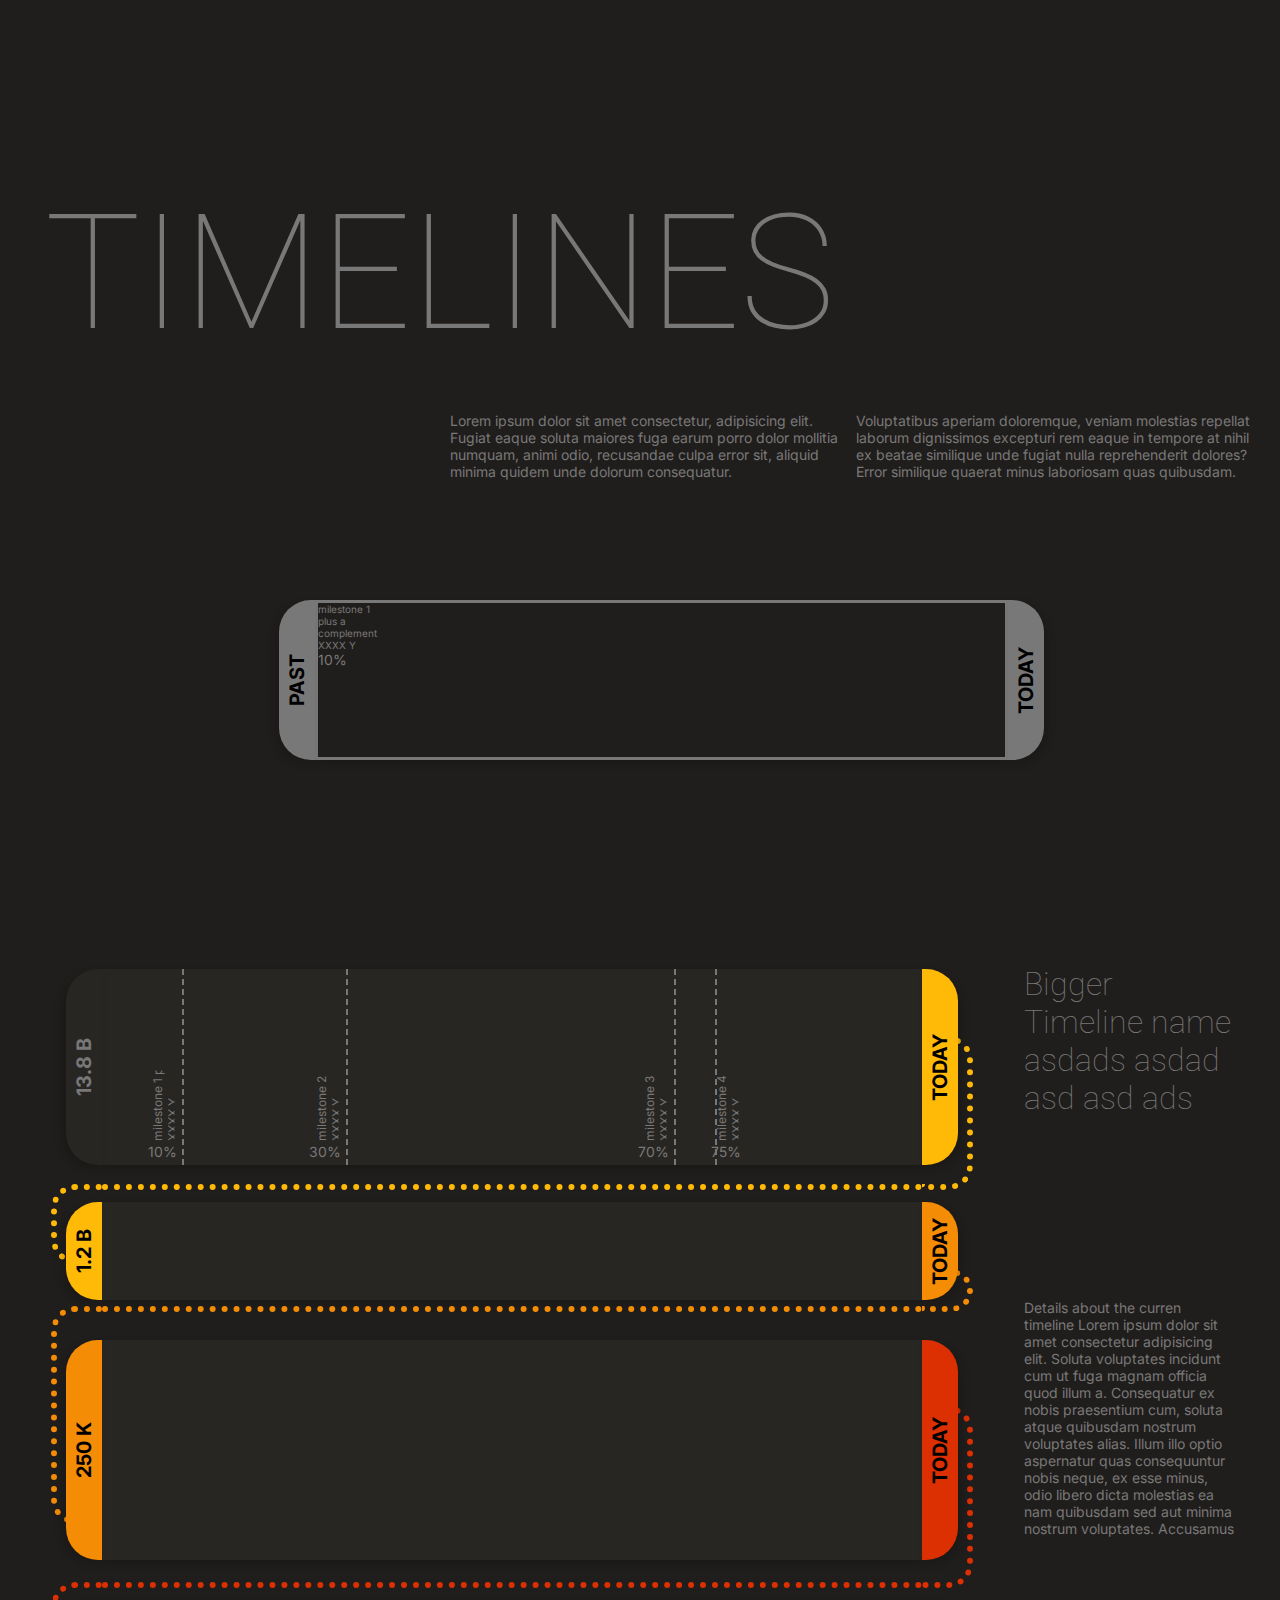
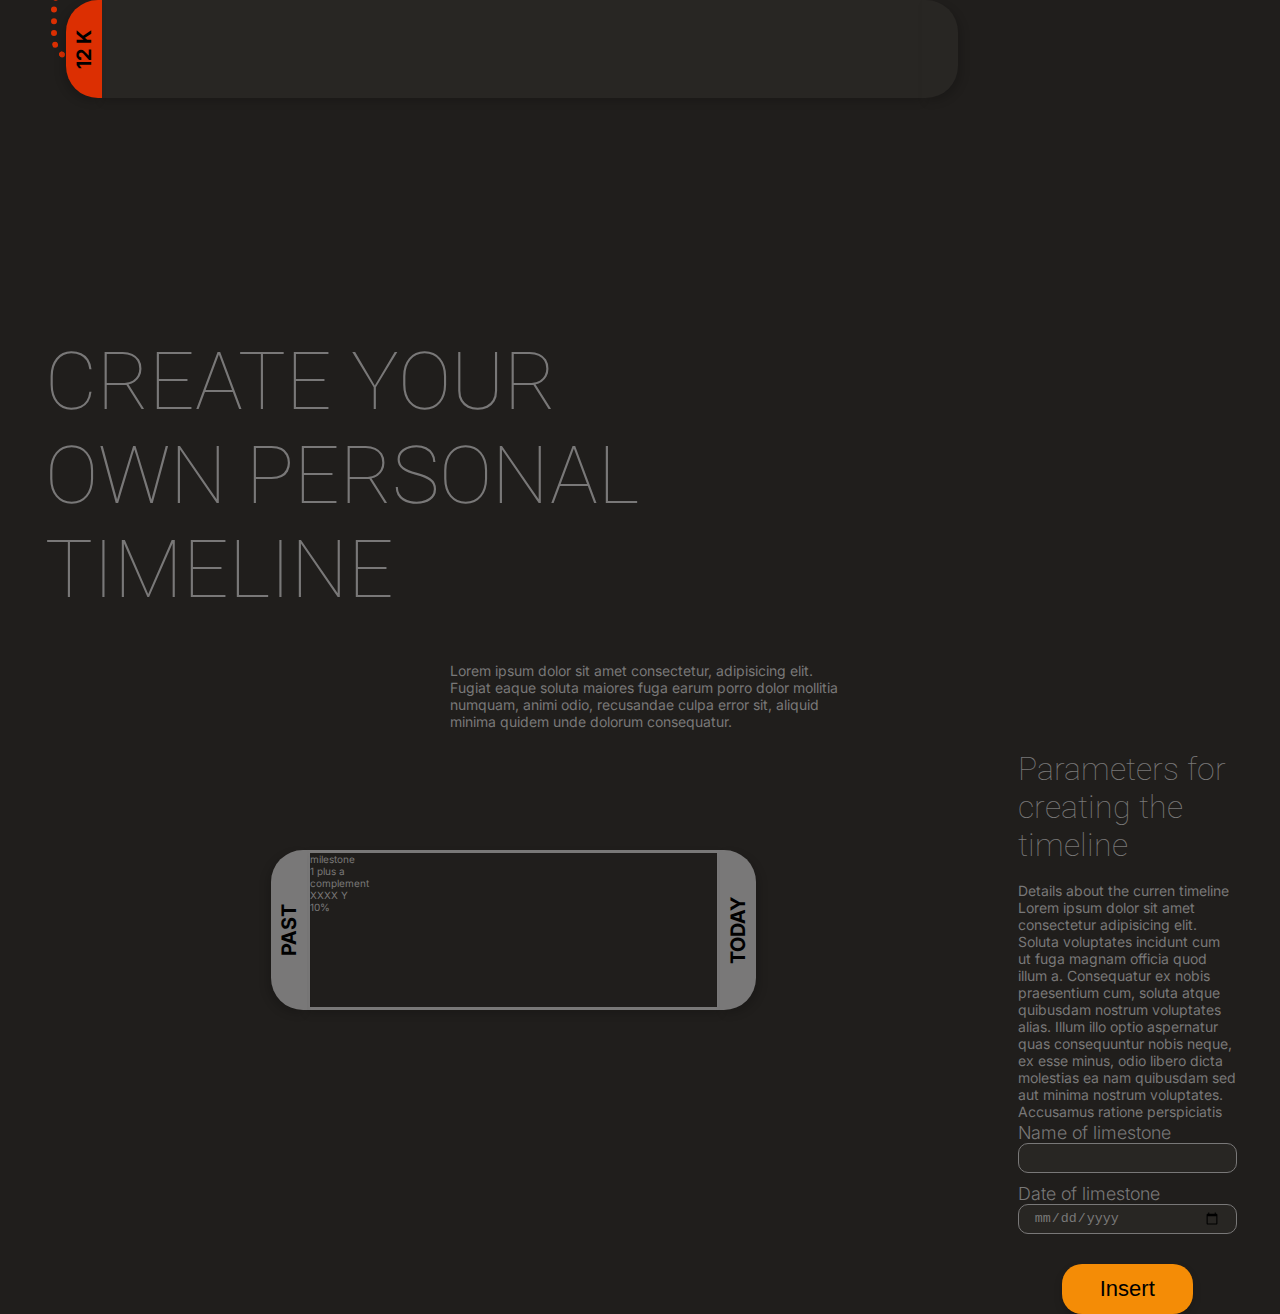
==== 03-D3/index.html @ d6459753 "Setting the directory for D3" ====
<!DOCTYPE html>
<html lang="en">
<head>
    <meta charset="UTF-8">
    <meta http-equiv="X-UA-Compatible" content="IE=edge">
    <meta name="viewport" content="width=device-width, initial-line=1.0">
    <title>Timelines</title>
    <link rel="stylesheet" href="./styles/styles.css">
</head>
<body>
    <header>
    </header>
    <section class="cover">
        <h1>TIMELINES</h1>
        <div class="cover__paragraphs">
            <p></p>
            <p>Lorem ipsum dolor sit amet consectetur, adipisicing elit. Fugiat eaque soluta maiores fuga earum porro dolor mollitia numquam, animi odio, recusandae culpa error sit, aliquid minima quidem unde dolorum consequatur.</p>
            <p>Voluptatibus aperiam doloremque, veniam molestias repellat laborum dignissimos excepturi rem eaque in tempore at nihil ex beatae similique unde fugiat nulla reprehenderit dolores? Error similique quaerat minus laboriosam quas quibusdam.</p>
        </div>

        <article class="cover__timeline-container">
            <figure class="cover__corner-left">
                <p>PAST</p>
            </figure>
            <!-- Missing texts that appear when hovering over PAST and TODAY... Maybe with animations -->
            <ul class="cover__timeline">
                <li class="cover__timeline_milestone">
                    <div class="cover__timeline_milestone-text-year">
                        <p class="timeline__milestone-text">milestone 1 plus a complement</p>
                        <p class="timeline__milestone-year">XXXX Y</p>
                    </div>
                    <p class="timeline__milestone-percent">10%</p>
                </li>
            </ul>
            <figure class="cover__corner-right">
                <p>TODAY</p>
            </figure>
        </article>
    </section>
    
    <main class="main-grid">
        <!-- Missing the setting of functions when clicking or hovering... expanding or tightening the grid + hidding aside when not clicking -->
        <section class="timelineS-grid">
            <article class="timeline-container">
                <figure class="timeline__corner-left grayColor">
                    <p>13.8 B</p>
                </figure>
                <ul class="timeline__info">
                    <li class="timeline__milestone">
                        <div class="timeline__milestone-text-year">
                            <p class="timeline__milestone-text">milestone 1 plus a complement</p>
                            <p class="timeline__milestone-year">XXXX Y</p>
                        </div>
                        <p class="timeline__milestone-percent">10%</p>
                    </li>
                    <li class="timeline__milestone">
                        <div class="timeline__milestone-text-year">
                            <p class="timeline__milestone-text">milestone 2</p>
                            <p class="timeline__milestone-year">XXXX Y</p>
                        </div>
                        <p class="timeline__milestone-percent">30%</p>
                    </li>
                    <li class="timeline__milestone">
                        <div class="timeline__milestone-text-year">
                            <p class="timeline__milestone-text">milestone 3</p>
                            <p class="timeline__milestone-year">XXXX Y</p>
                        </div>
                        <p class="timeline__milestone-percent">70%</p>
                    </li>
                    <li class="timeline__milestone">
                        <div class="timeline__milestone-text-year">
                            <p class="timeline__milestone-text">milestone 4</p>
                            <p class="timeline__milestone-year">XXXX Y</p>
                        </div>
                        <p class="timeline__milestone-percent">75%</p>
                    </li>
                    <li class="timeline__milestone final-milestone">
                        <div class="timeline__milestone-text-year">
                            <p class="timeline__milestone-text">milestone 5</p>
                            <p class="timeline__milestone-year">XXXX Y</p>
                        </div>
                        <p class="timeline__milestone-percent">100%</p>
                    </li>
                </ul>
                <figure class="timeline__corner-right yellowColor">
                    <p>TODAY</p>
                </figure>
                <span class="connection-right"></span>
                <span class="connection-bottom"></span>
            </article>
            <article class="timeline-container">
                <span class="connection-left"></span>
                <figure class="timeline__corner-left yellowColor">
                    <p>1.2 B</p>
                </figure>
                <ul class="timeline__info">
                    
                </ul>
                <figure class="timeline__corner-right orangeColor">
                    <p>TODAY</p>
                </figure>
                <span class="connection-right connection-right-border-orange"></span>
                <span class="connection-bottom border-bottom-orange"></span>
            </article>
            <article class="timeline-container">
                <span class="connection-left connection-left-border-orange"></span>
                <figure class="timeline__corner-left orangeColor">
                    <p>250 K</p>
                </figure>
                <ul class="timeline__info">
                    
                </ul>
                <figure class="timeline__corner-right redColor">
                    <p>TODAY</p>
                </figure>
                <span class="connection-right connection-right-border-red"></span>
                <span class="connection-bottom connection-bottom-border-red"></span>
            </article>
            <article class="timeline-container">
                <span class="connection-left connection-left-border-red"></span>
                <figure class="timeline__corner-left redColor">
                    <p>12 K</p>
                </figure>
                <ul class="timeline__info">
                    
                </ul>
                <figure class="timeline__corner-right grayColor"></figure>
            </article>
        </section>

        <aside class="aside-grid">
            <article class="detail">
                <h2 class="detail__name">Bigger Timeline name asdads asdad asd asd ads </h2>
                <span class="detail__img">
                </span>
                <p class="detail__paragraph">Details about the curren timeline Lorem ipsum dolor sit amet consectetur adipisicing elit. Soluta voluptates incidunt cum ut fuga magnam officia quod illum a. Consequatur ex nobis praesentium cum, soluta atque quibusdam nostrum voluptates alias.
                Illum illo optio aspernatur quas consequuntur nobis neque, ex esse minus, odio libero dicta molestias ea nam quibusdam sed aut minima nostrum voluptates. Accusamus ratione perspiciatis repellat sed nisi nulla.</p>

            </article>

        </aside>
    </main>

    <section class="personal">
    <!-- <section class="personal inactive"> -->
        <h2>CREATE YOUR OWN PERSONAL TIMELINE</h2>
        <div class="personal-descrip">
            <p></p>
            <p>Lorem ipsum dolor sit amet consectetur, adipisicing elit. Fugiat eaque soluta maiores fuga earum porro dolor mollitia numquam, animi odio, recusandae culpa error sit, aliquid minima quidem unde dolorum consequatur.</p>
            <p></p>
            <!-- <p></p> -->
        </div>
        <div class="personal-grid">
            <article class="personal-container">
                <figure class="personal__corner-left">
                    <p>PAST</p>
                </figure>
                <!-- Missing animations that induce the user to act, creating their own milestones -->
                <ul class="personal__timeline">
                    <li class="personal__milestone">
                        <div class="personal__milestone-text-year">
                            <p class="personal__milestone-text">milestone 1 plus a complement</p>
                            <p class="personal__milestone-year">XXXX Y</p>
                        </div>
                        <p class="personal__milestone-percent">10%</p>
                    </li>
                </ul>
                <figure class="personal__corner-right">
                    <p>TODAY</p>
                </figure>
            </article>
            <aside class="personal-param">
                <p class="personal-param__name">Parameters for creating the timeline </p>
                
                <p class="personal-param__paragraph">Details about the curren timeline Lorem ipsum dolor sit amet consectetur adipisicing elit. Soluta voluptates incidunt cum ut fuga magnam officia quod illum a. Consequatur ex nobis praesentium cum, soluta atque quibusdam nostrum voluptates alias.
                Illum illo optio aspernatur quas consequuntur nobis neque, ex esse minus, odio libero dicta molestias ea nam quibusdam sed aut minima nostrum voluptates. Accusamus ratione perspiciatis repellat sed nisi nulla.</p>
                <form class="personal-param__form">
                    <p class="personal-param__form-name">Name of limestone</p>
                    <input type="text">
                    <p class="personal-param__form-date">Date of limestone</p>
                    <input type="date">
                    <button>Insert</button>
                </form>
            </aside>
        </div>
    </section>
    
    <section class="future-think inactive">
        <!-- Missing: reflection for what is the user going to do in the present/future in order to contribute to humanity or need for action because of the multiple disruptions / crisis-->
    </section>

    <footer>
        <!-- <div>
            <p>Credits</p>
            <p>link´s to github and maybe twitter</p>
        </div> -->
    </footer>
    <script src="./js/main.js"></script>
</body>
</html>
---- 03-D3/styles/styles.css ----
@import url('https://fonts.googleapis.com/css2?family=Inter:wght@400;700&family=Roboto:wght@100;400&display=swap');
/* font-family: 'Inter', sans-serif;
font-family: 'Roboto', sans-serif; */

/* Good practices for ordering styles:
1. Position
2. Box model
3. Typography
4. Visuals
5. Others */

/* Use BEM as an architecture metod for naming
https://intelygenz.medium.com/how-to-organize-your-css-with-oocss-bem-smacss-a2317fa083a7 */

/* https://en.bem.info/methodology/naming-convention/ */

/* Use REM in order to avoid troubles with screens of differents sizes */

:root {
    --yellow: #FFBA08;
    --orange: #F48C06;
    --red: #DC2F02;
    --gray1: #797878;
    /* --gray2: #333333; */
    --gray2: #282623;
    /* --black: #121212; */
    --black: #201E1C
}

* {
    padding: 0;
    margin: 0;
    box-sizing: border-box;
}

html {
    font-size: 62.5%;
    font-family: 'Inter', sans-serif;
    background-color: var(--black);
    color: var(--gray1);
}

.inactive {
    display: none;
}



/* SCREEN: Cover */
.cover {
    width: 95%;
    height: 80vh;
    margin: 20vh 5vh 0 5vh;
}

.cover h1 {
    font-family: 'Roboto', sans-serif;
    font-size: 16rem;
    font-weight: 100;
    margin-bottom: 5vh;
}

.cover__paragraphs {
    display: flex;
    width: 100%;
    font-size: 1.4rem;
}

.cover__paragraphs p {
    width: 50rem;
    margin-right: 1rem;
}

.cover__timeline-container {
    display: grid;
    margin-top: 6rem;
    grid-template-columns: 27rem 57% 54.6rem;
    grid-template-rows: 6rem 16rem 6rem;
}

.cover__corner-left {
    display: grid;
    align-content: space-around;
    justify-content: center;
    position: relative;
    right: 3.6rem;
    grid-column-start: 2;
    grid-row: 2 / 3;
    width: 36px;
    height: 100%;
    border-radius: 32px 0 0 32px;
    box-shadow: -4px 4px 8px rgba(0, 0, 0, 0.16);
    background: var(--gray1);
}

.cover__corner-left p {
    rotate: -90deg;
    width: 9rem;
    text-align: center;
    font-size: 2rem;
    font-weight: 700;
    color: black;
    z-index: 2;
}

.cover__timeline {
    border: 3px solid var(--gray1);
    display: grid;
    grid-column: 2 / 3;
    grid-row: 2 / 3;
    grid-template-columns: 10% 20% 40% 5% 25%;
    width: 100%;
    /* background: var(--gray2); */
    box-shadow: 0 4px 8px rgba(0, 0, 0, 0.16);
}

.cover__corner-right {
    display: grid;
    align-content: space-around;
    justify-content: center;
    grid-column: 3;
    grid-row: 2 / 3;
    width: 36px;
    height: 100%;
    border-radius: 0 32px 32px 0;
    box-shadow: 4px 4px 8px rgba(0, 0, 0, 0.16);
    z-index: 2;
    background: var(--gray1);
}

.cover__corner-right p {
    rotate: -90deg;
    width: 9rem;
    text-align: center;
    font-size: 2rem;
    font-weight: 700;
    color: black;
}




/* SCREEN: Timelines */
.main-grid {
    display: grid;
    /* display: none; */
    grid-template-areas: 
        "timelines"
        "aside";
    grid-template-columns: 80% 20%;
    width: 100%;
}

.timelineS-grid {
    display: grid;
    grid-template-columns: 1fr;
    grid-template-rows: 32% 16% 36% 16%;
    height: 85vh;
    margin: 5vh 0;
}

.timeline-container {
    display: grid;
    grid-template-columns: 10% 80% 10%;
    grid-template-rows: 10% 80% 10%;
}

.timeline__corner-left {
    display: grid;
    align-content: space-around;
    justify-content: center;
    position: relative;
    right: 3.6rem;
    grid-column-start: 2;
    grid-row: 2 / 3;
    width: 36px;
    height: 100%;
    border-radius: 32px 0 0 32px;
    box-shadow: -4px 4px 8px rgba(0, 0, 0, 0.16);
}

.timeline__corner-left p {
    rotate: -90deg;
    width: 9rem;
    text-align: center;
    font-size: 2rem;
    font-weight: 700;
    color: black;
    z-index: 2;
}

.timeline__corner-right {
    display: grid;
    align-content: space-around;
    justify-content: center;
    grid-column: 3;
    grid-row: 2 / 3;
    width: 36px;
    height: 100%;
    border-radius: 0 32px 32px 0;
    box-shadow: 4px 4px 8px rgba(0, 0, 0, 0.16);
    z-index: 2;
}

.timeline__corner-right p {
    rotate: -90deg;
    width: 9rem;
    text-align: center;
    font-size: 2rem;
    font-weight: 700;
    color: black;
}

.grayColor {
    background: var(--gray2);
}

.grayColor p {
    color: var(--gray1);
}

.yellowColor {
    background: var(--yellow);
}

.orangeColor {
    background: var(--orange);
}

.redColor {
    background: var(--red);
}

.timeline__info {
    display: grid;
    grid-column: 2 / 3;
    grid-row: 2 / 3;
    grid-template-columns: 10% 20% 40% 5% 25%;
    width: 100%;
    background: var(--gray2);
    box-shadow: 0 4px 8px rgba(0, 0, 0, 0.16);
}

.timeline__milestone {
    display: grid;
    grid-row: 1 / 2;
    grid-template-rows: 85% 15%;
    align-items: flex-end;
    justify-items: flex-end;
    border-right: 2.5px dashed var(--gray1);
}

.timeline__milestone-text-year {
    position: relative;
    rotate: -90deg;
    bottom: 1.8rem;
    right: -1.5rem;
    width: 7rem;
    height: 2.5rem;
    font-size: 1.2rem;
    text-align: left;
    overflow: hidden;
    text-overflow: ellipsis;
    white-space: nowrap;
}

.timeline__milestone-percent {
    margin: 0 0.5rem 0.5rem 0;
    font-size: 1.4rem;
}

.final-milestone {
    display: none;
}

.connection-right {
    grid-column: 3;
    grid-row: 2 / 4;
    margin-top: 65%;
    z-index: 0;
    width: 50%;
    border-top: 6px dotted var(--yellow);
    border-right: 6px dotted var(--yellow);
    border-bottom: 6px dotted var(--yellow);
    border-radius: 0 2.4rem 2.4rem 0;
}

.connection-bottom {
    grid-column: 2 / 3;
    grid-row: 3 / 4;
    width: 100%;
    border-bottom: 6px dotted var(--yellow);
}

/* Haven´t solve the connection between the bottom line and the left connector as I´ll expect*/

/* option1 */
.connection-left {
    margin-left: 50%;
    grid-column: 1 / 2;
    grid-row: 1 / 3;
    margin-bottom: 35%;
    width: 50%;
    margin-top: -6px;
    border-top: 6px dotted var(--yellow) ;
    border-left: 6px dotted var(--yellow);
    border-bottom: 6px dotted var(--yellow);
    border-radius: 2.4rem 0 0 2.4rem;
}

/* option2 */
/* .connection-left {
    margin-left: 50%;
    grid-column: 1 / 2;
    grid-row: 1 / 3;
    margin-bottom: 45%;
    width: 50%;
    border-radius: 1.6rem 0 0 1.6rem;
    outline: 6px dotted var(--yellow);
} */

.connection-right-border-orange {
    border-right:6px dotted var(--orange);
    border-top:6px dotted var(--orange);
    border-bottom:6px dotted var(--orange);
}

.border-bottom-orange {
    border-bottom:6px dotted var(--orange);
}

.connection-left-border-orange {
    border-left:6px dotted var(--orange);
    border-top:6px dotted var(--orange);
    border-bottom:6px dotted var(--orange);
}

.connection-right-border-red {
    border-right:6px dotted var(--red);
    border-top:6px dotted var(--red);
    border-bottom:6px dotted var(--red);
}

.connection-bottom-border-red {
    border-bottom:6px dotted var(--red);
}

.connection-left-border-red {
    border-left:6px dotted var(--red);
    border-top:6px dotted var(--red);
    border-bottom:6px dotted var(--red);
}


.aside-grid {
    display: flex;
    /* grid-template-columns: 1fr;
    grid-template-rows: 32% 16% 36% 16%; */
    height: 85vh;
    margin: 5vh 0;
}

.detail {
    padding: 0 10% 0 0;
    margin: 2rem 2rem 0 0;
    /* margin-right: 2rem; */
}

.detail__name {
    font-family: 'Roboto', sans-serif;
    font-weight: 100;
    font-size: 3.2rem;
    margin-bottom: 8rem;
    height: 4rem;
}

.detail__img{
    display: inline-block;
    width: 100%;
    height: 20rem;
    background-size: cover;    
    background-position: center;
    background-repeat: no-repeat;
    border-radius: 1rem 1rem 1rem 1rem;
    background-image: url("https://picsum.photos/20");
}

.detail__paragraph {
    margin-top: 1.2rem;
    width: 100%;
    overflow: hidden;
    /* text-overflow: ellipsis; */
    /* max-height: 12rem; */
    height: 24rem;
    font-size: 1.4rem;
}




/* SCREEN: Personal timeline */

/* Needs to rearrenge containers... bigger height space for parameters */
.personal {
    width: 95%;
    height: 100vh;
    margin: 20vh 5vh 0 5vh;
}

.personal h2 {
    font-family: 'Roboto', sans-serif;
    font-size: 8rem;
    font-weight: 100;
    margin-bottom: 5vh;
    width: 50%;
}

.personal-descrip {
    display: flex;
    width: 100%;
    font-size: 1.4rem;
}

.personal-descrip p {
    width: 50rem;
    margin-right: 1rem;
}

.personal-grid {
    display: grid;
    grid-template-columns: 80% 20%;
    width: 100%;
}

.personal-container {
    display: grid;
    margin-top: 6rem;
    grid-column: 1 / 2;
    grid-row: 1 / 2;
    grid-template-rows: 6rem 16rem 6rem;
    width: 100%;
}

.personal__corner-left {
    display: grid;
    align-content: space-around;
    justify-content: center;
    position: relative;
    right: 3.6rem;
    grid-column-start: 2;
    grid-row: 2 / 3;
    width: 36px;
    height: 100%;
    border-radius: 32px 0 0 32px;
    box-shadow: -4px 4px 8px rgba(0, 0, 0, 0.16);
    background: var(--gray1);
}

.personal__corner-left p {
    rotate: -90deg;
    width: 9rem;
    text-align: center;
    font-size: 2rem;
    font-weight: 700;
    color: black;
    z-index: 2;
}

.personal__timeline {
    border: 3px solid var(--gray1);
    display: grid;
    grid-column: 2 / 3;
    grid-row: 2 / 3;
    grid-template-columns: 10% 20% 40% 5% 25%;
    width: 100%;
    /* background: var(--gray2); */
    box-shadow: 0 4px 8px rgba(0, 0, 0, 0.16);
}

.personal__corner-right {
    display: grid;
    align-content: space-around;
    justify-content: center;
    grid-column: 3;
    grid-row: 2 / 3;
    width: 36px;
    height: 100%;
    border-radius: 0 32px 32px 0;
    box-shadow: 4px 4px 8px rgba(0, 0, 0, 0.16);
    z-index: 2;
    background: var(--gray1);
}

.personal__corner-right p {
    rotate: -90deg;
    width: 9rem;
    text-align: center;
    font-size: 2rem;
    font-weight: 700;
    color: black;
}

.personal-param {
    display: grid;
    grid-column: 2 / 3;
    grid-row: 1 / 2;
    width: 100%;
    padding: 0 10% 0 0;
    margin: 2rem 2rem 0 0;
}

.personal-param__name {
    font-family: 'Roboto', sans-serif;
    font-weight: 100;
    font-size: 3.2rem;
    margin-bottom: 8rem;
    height: 4rem;
}

.personal-param__paragraph {
    margin-top: 1.2rem;
    width: 100%;
    overflow: hidden;
    /* text-overflow: ellipsis; */
    /* max-height: 12rem; */
    height: 24rem;
    font-size: 1.4rem;
}

.personal-param__form {
    display: flex;
    flex-direction: column;
}

.personal-param__form input {
    background: var(--gray2);
    border: 1px solid var(--gray1);
    height: 3rem;
    margin-bottom: 1rem;
    border-radius: 1rem;
    color: var(--gray1);
    padding: 0.5rem 1.5rem;
}

.personal-param__form-name {
    font-weight: 300;
    font-size: 1.8rem;
}

.personal-param__form-date {
    font-weight: 300;
    font-size: 1.8rem;
}

.personal-param__form button {
    margin-top: 2rem;
    font-weight: 300;
    font-size: 2.2rem;
    width: 60%;
    height: 5rem;
    border-radius: 2rem;
    background: var(--orange);
    border: none;
    box-shadow: 0 4px 8px rgba(0, 0, 0, 0.16);
    align-self: center;
}




/* SCREEN: Future thinking */
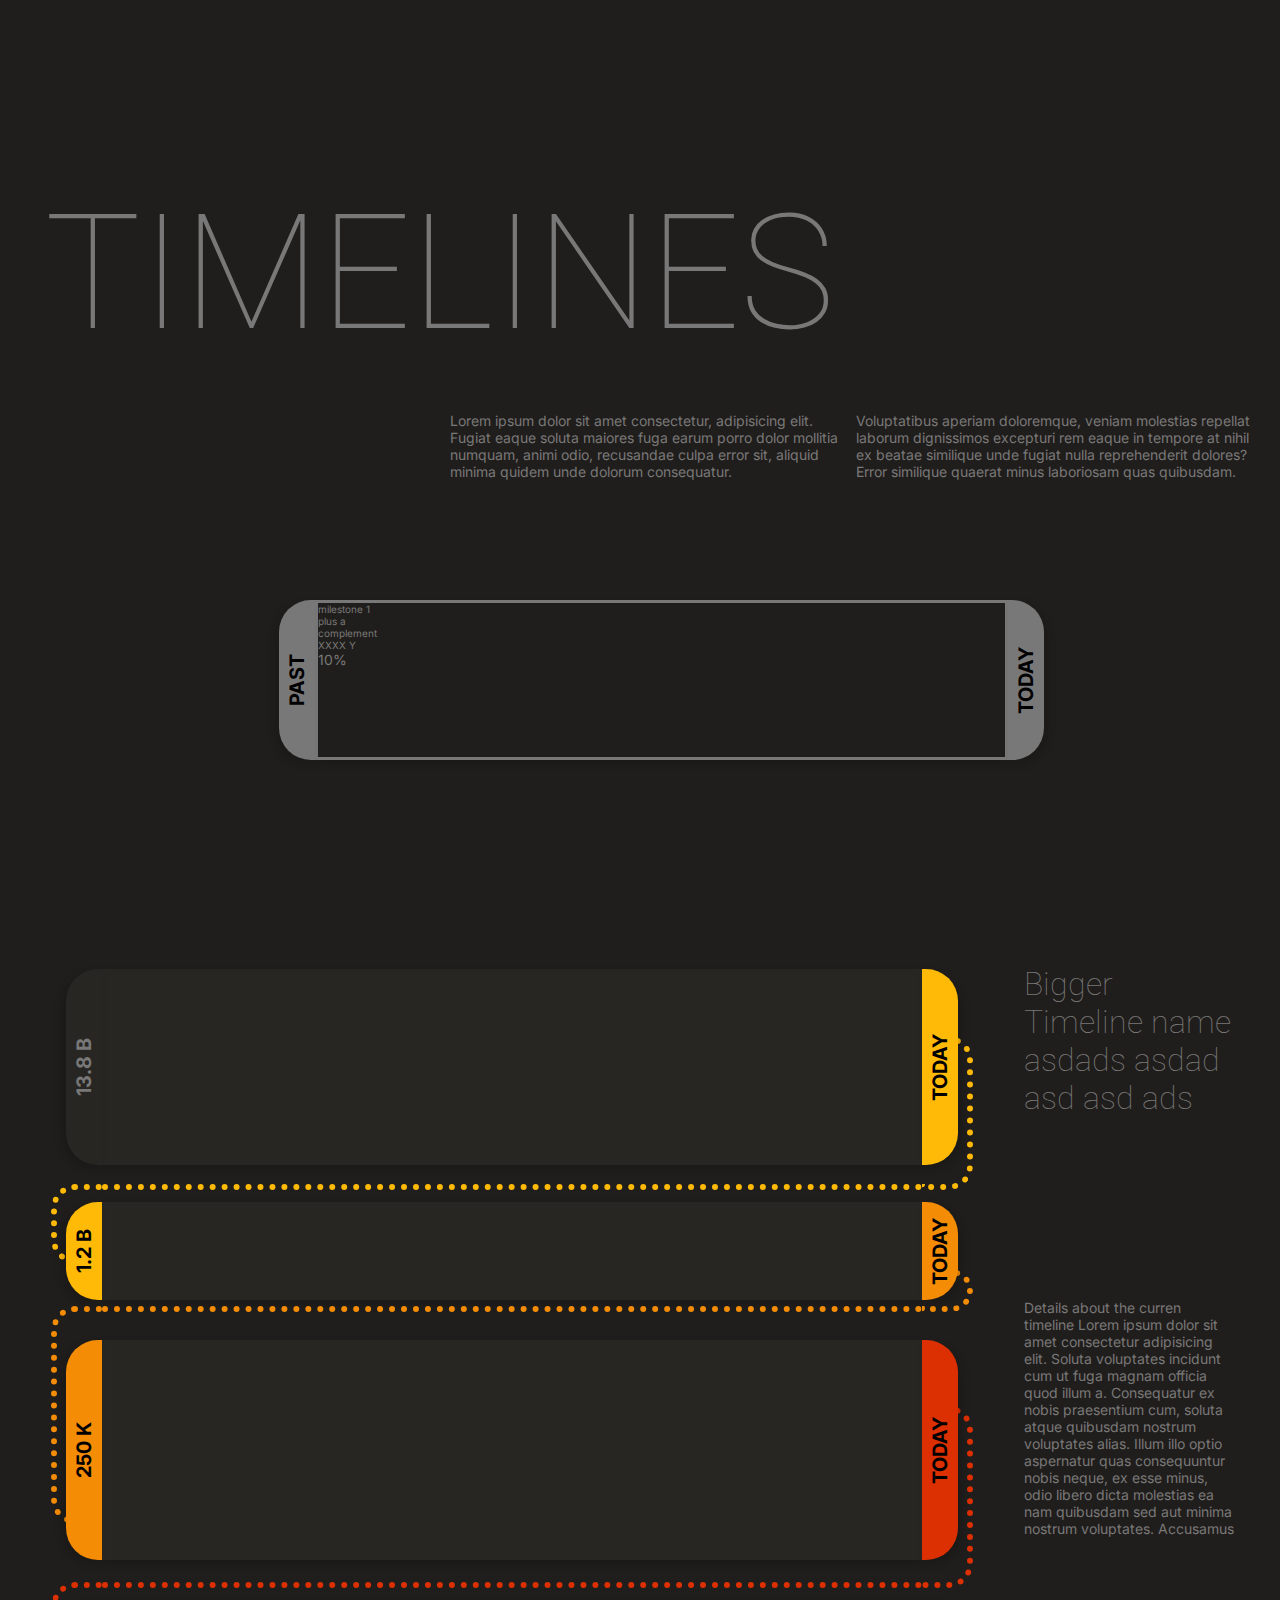
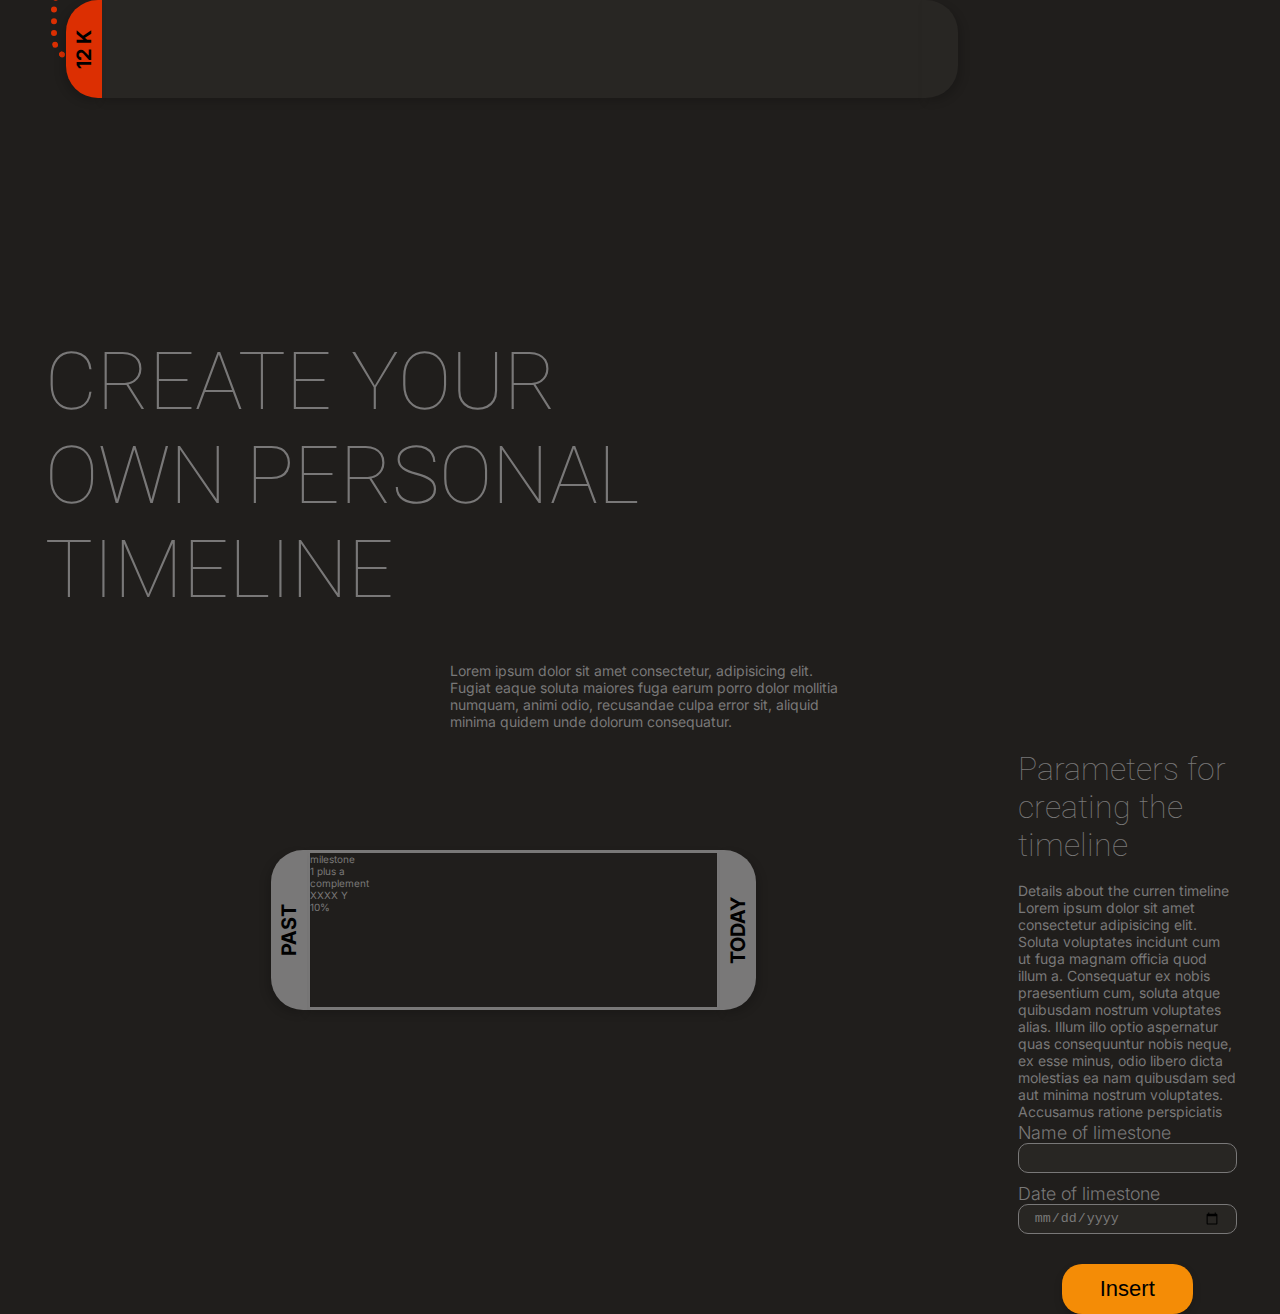
==== commit 3ec39f91: "Reading data for the first timeline and converting the numeric values to Number format in JS" ====
--- a/03-D3/index.html
+++ b/03-D3/index.html
@@ -4,7 +4,7 @@
     <meta charset="UTF-8">
     <meta http-equiv="X-UA-Compatible" content="IE=edge">
     <meta name="viewport" content="width=device-width, initial-line=1.0">
-    <title>Timelines</title>
+    <title>Timelines D3</title>
     <link rel="stylesheet" href="./styles/styles.css">
 </head>
 <body>
@@ -39,13 +39,14 @@
     </section>
     
     <main class="main-grid">
-        <!-- Missing the setting of functions when clicking or hovering... expanding or tightening the grid + hidding aside when not clicking -->
         <section class="timelineS-grid">
             <article class="timeline-container">
                 <figure class="timeline__corner-left grayColor">
                     <p>13.8 B</p>
                 </figure>
-                <ul class="timeline__info">
+                <div class="timeline__info" id="d3-tl1">
+                </div>
+                <!-- <ul class="timeline__info">
                     <li class="timeline__milestone">
                         <div class="timeline__milestone-text-year">
                             <p class="timeline__milestone-text">milestone 1 plus a complement</p>
@@ -81,7 +82,7 @@
                         </div>
                         <p class="timeline__milestone-percent">100%</p>
                     </li>
-                </ul>
+                </ul> -->
                 <figure class="timeline__corner-right yellowColor">
                     <p>TODAY</p>
                 </figure>
@@ -195,6 +196,7 @@
             <p>link´s to github and maybe twitter</p>
         </div> -->
     </footer>
+    <script src="https://d3js.org/d3.v5.min.js"></script>
     <script src="./js/main.js"></script>
 </body>
 </html>--- a/03-D3/styles/styles.css
+++ b/03-D3/styles/styles.css
@@ -231,11 +231,23 @@
     background: var(--red);
 }
 
+/* "timeline__info" original without D3 */
+/* .timeline__info {
+    display: grid;
+    grid-column: 2 / 3;
+    grid-row: 2 / 3;
+    grid-template-columns: 10% 20% 40% 5% 25%;
+    width: 100%;
+    background: var(--gray2);
+    box-shadow: 0 4px 8px rgba(0, 0, 0, 0.16);
+} */
+
+/* "timeline__info" modified for D3 */
 .timeline__info {
     display: grid;
     grid-column: 2 / 3;
     grid-row: 2 / 3;
-    grid-template-columns: 10% 20% 40% 5% 25%;
+    /* grid-template-columns: 10% 20% 40% 20%; */
     width: 100%;
     background: var(--gray2);
     box-shadow: 0 4px 8px rgba(0, 0, 0, 0.16);
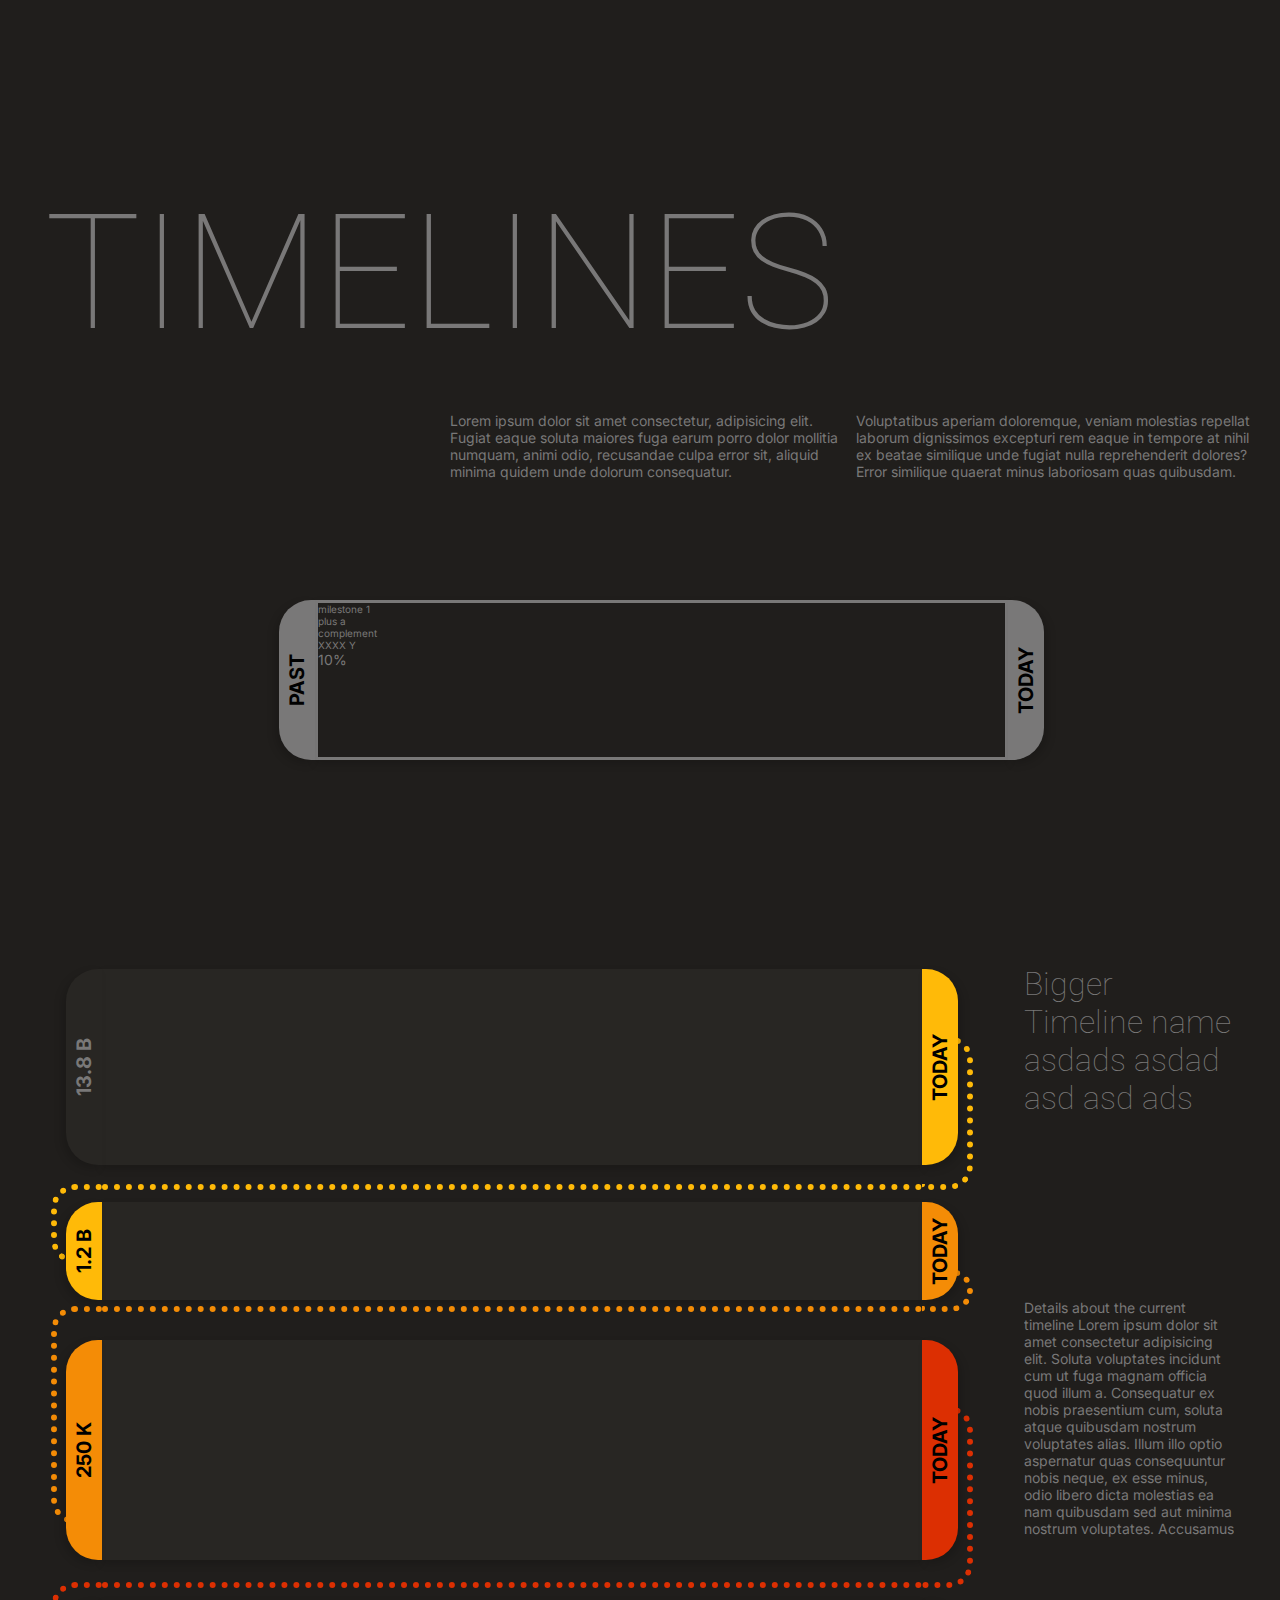
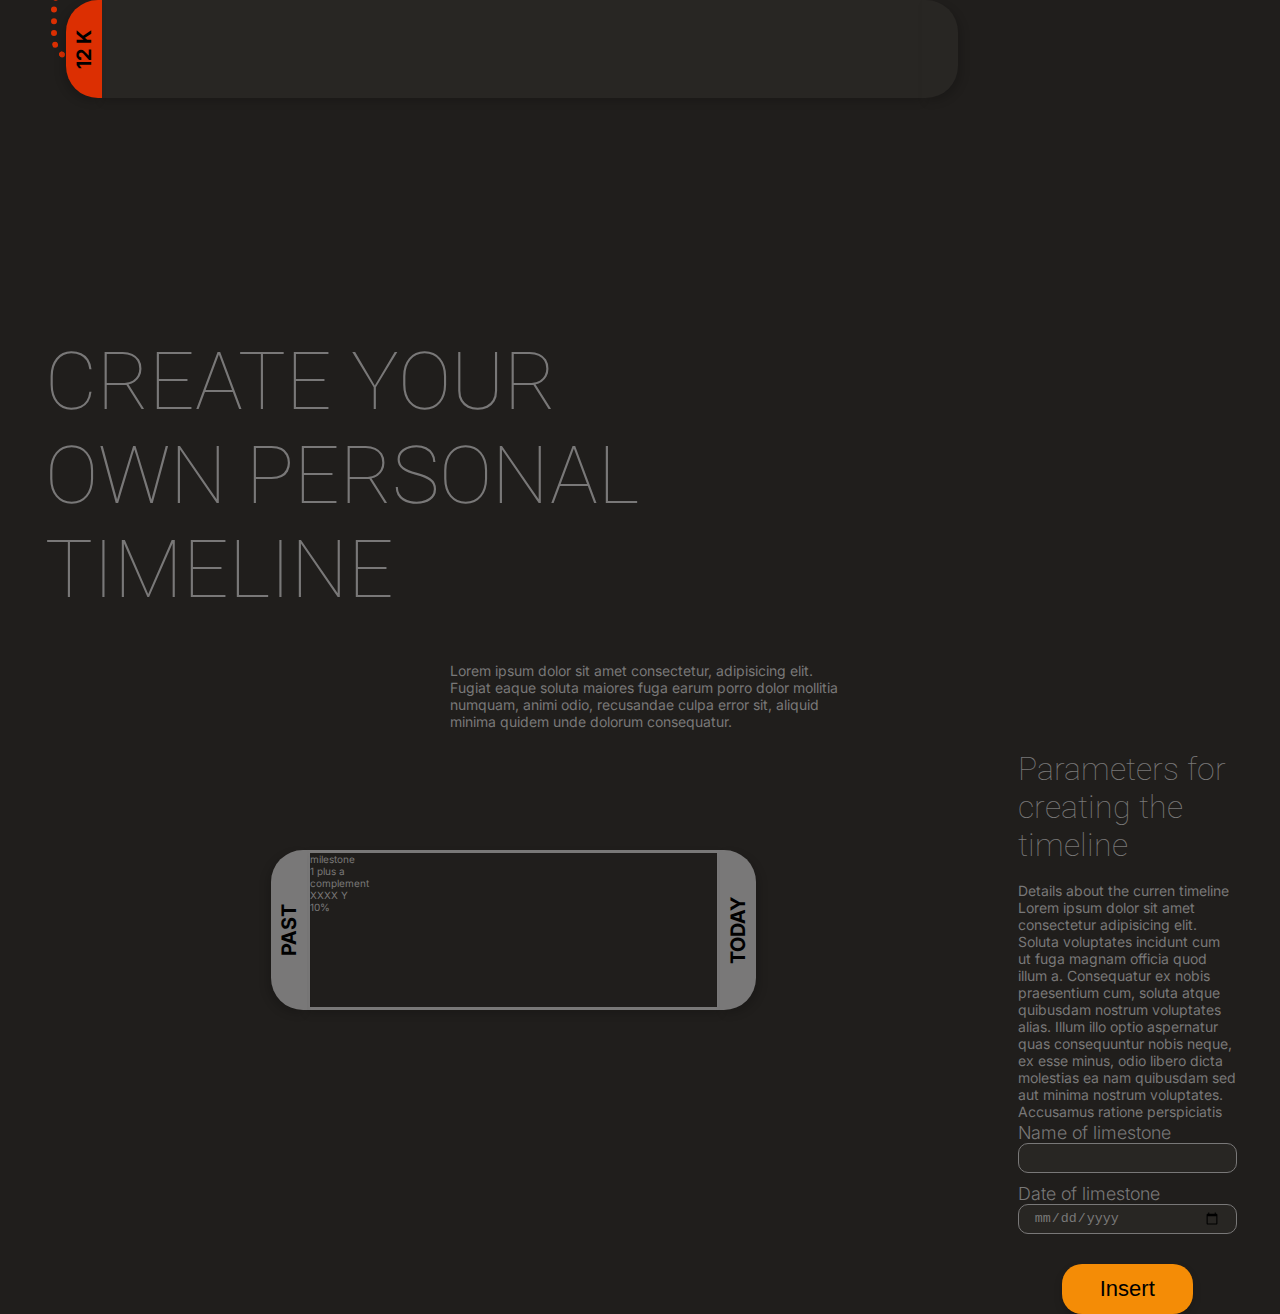
==== commit 0e3651e2: "Locating lines according to the percentages in the data" ====
--- a/03-D3/index.html
+++ b/03-D3/index.html
@@ -94,7 +94,7 @@
                 <figure class="timeline__corner-left yellowColor">
                     <p>1.2 B</p>
                 </figure>
-                <ul class="timeline__info">
+                <ul class="timeline__info" id="d3-tl2">
                     
                 </ul>
                 <figure class="timeline__corner-right orangeColor">
@@ -108,7 +108,7 @@
                 <figure class="timeline__corner-left orangeColor">
                     <p>250 K</p>
                 </figure>
-                <ul class="timeline__info">
+                <ul class="timeline__info" id="d3-tl3">
                     
                 </ul>
                 <figure class="timeline__corner-right redColor">
@@ -122,7 +122,7 @@
                 <figure class="timeline__corner-left redColor">
                     <p>12 K</p>
                 </figure>
-                <ul class="timeline__info">
+                <ul class="timeline__info" id="d3-tl4">
                     
                 </ul>
                 <figure class="timeline__corner-right grayColor"></figure>
@@ -134,7 +134,7 @@
                 <h2 class="detail__name">Bigger Timeline name asdads asdad asd asd ads </h2>
                 <span class="detail__img">
                 </span>
-                <p class="detail__paragraph">Details about the curren timeline Lorem ipsum dolor sit amet consectetur adipisicing elit. Soluta voluptates incidunt cum ut fuga magnam officia quod illum a. Consequatur ex nobis praesentium cum, soluta atque quibusdam nostrum voluptates alias.
+                <p class="detail__paragraph">Details about the current timeline Lorem ipsum dolor sit amet consectetur adipisicing elit. Soluta voluptates incidunt cum ut fuga magnam officia quod illum a. Consequatur ex nobis praesentium cum, soluta atque quibusdam nostrum voluptates alias.
                 Illum illo optio aspernatur quas consequuntur nobis neque, ex esse minus, odio libero dicta molestias ea nam quibusdam sed aut minima nostrum voluptates. Accusamus ratione perspiciatis repellat sed nisi nulla.</p>
 
             </article>
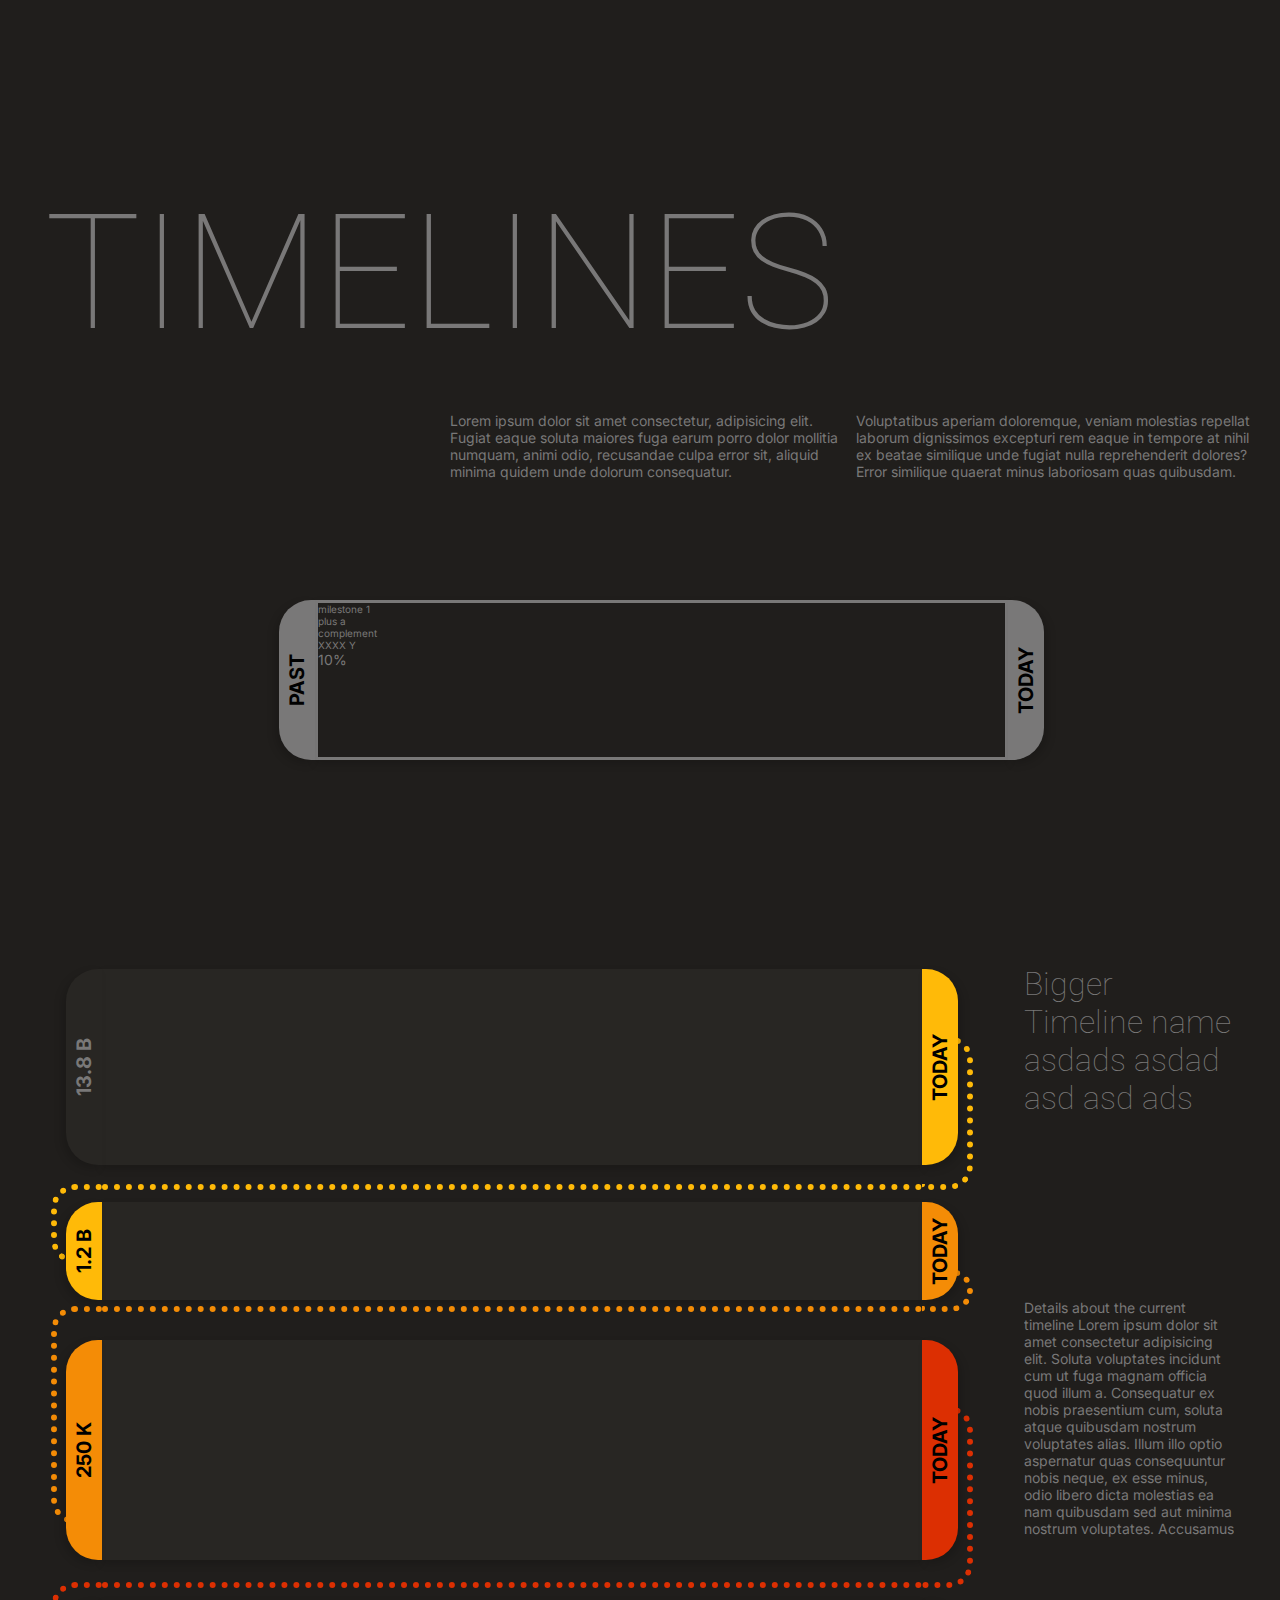
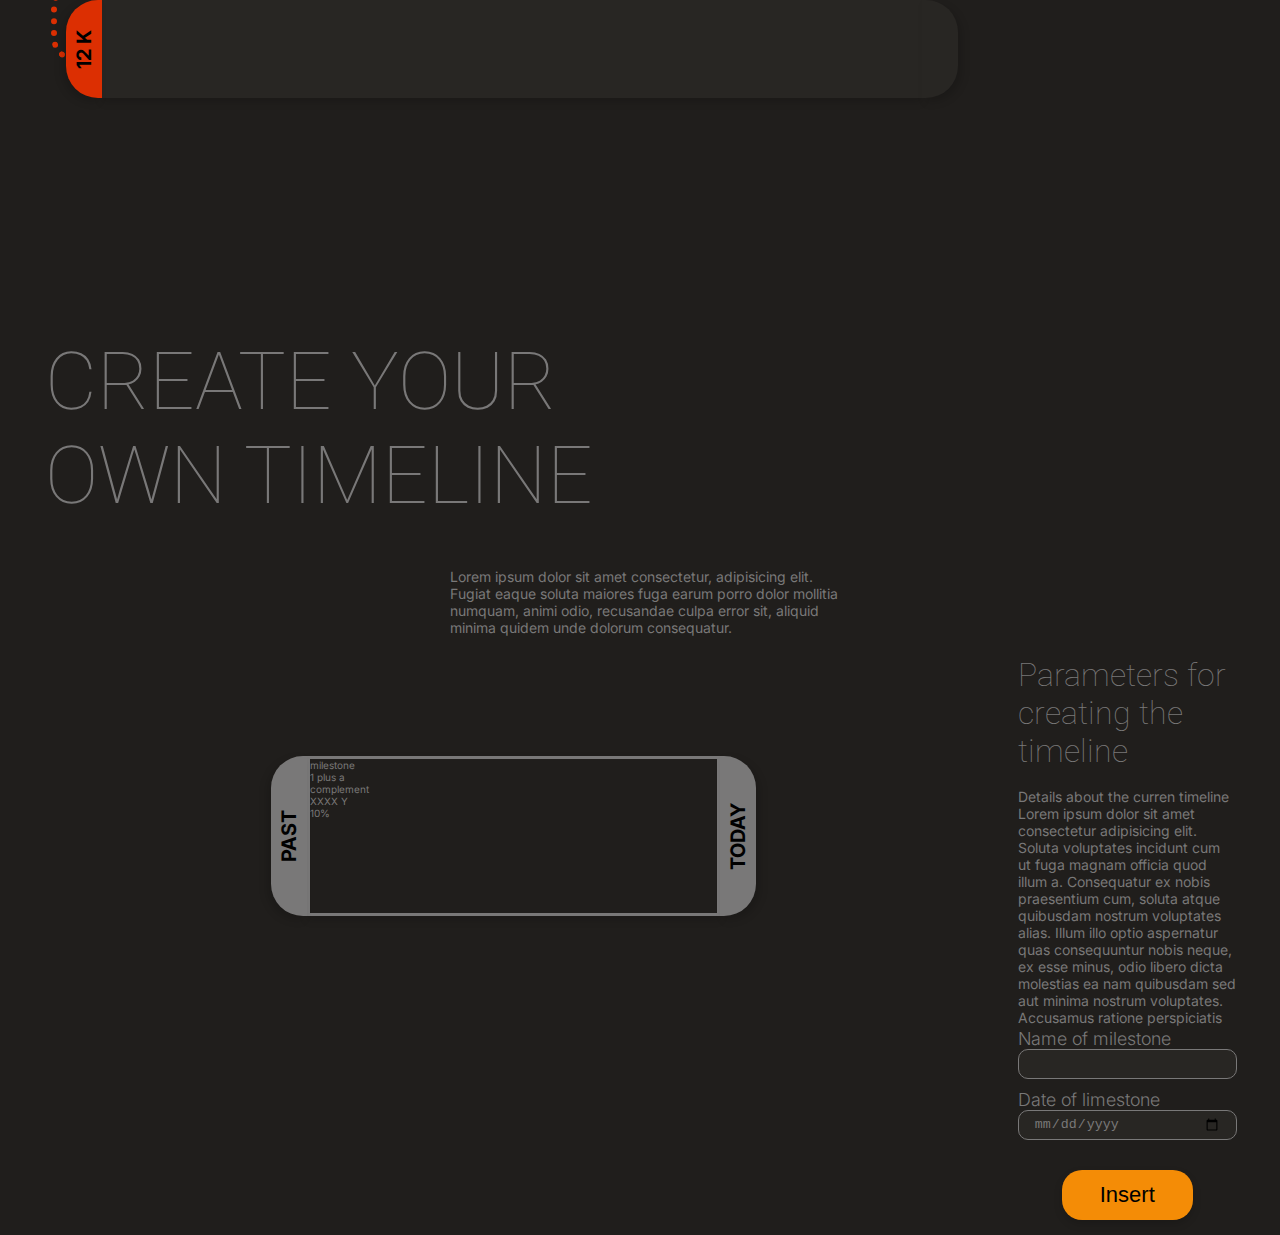
==== commit 90e5d0e0: "minor adjustments on texts" ====
--- a/03-D3/index.html
+++ b/03-D3/index.html
@@ -144,7 +144,7 @@
 
     <section class="personal">
     <!-- <section class="personal inactive"> -->
-        <h2>CREATE YOUR OWN PERSONAL TIMELINE</h2>
+        <h2>CREATE YOUR OWN TIMELINE</h2>
         <div class="personal-descrip">
             <p></p>
             <p>Lorem ipsum dolor sit amet consectetur, adipisicing elit. Fugiat eaque soluta maiores fuga earum porro dolor mollitia numquam, animi odio, recusandae culpa error sit, aliquid minima quidem unde dolorum consequatur.</p>
@@ -176,7 +176,7 @@
                 <p class="personal-param__paragraph">Details about the curren timeline Lorem ipsum dolor sit amet consectetur adipisicing elit. Soluta voluptates incidunt cum ut fuga magnam officia quod illum a. Consequatur ex nobis praesentium cum, soluta atque quibusdam nostrum voluptates alias.
                 Illum illo optio aspernatur quas consequuntur nobis neque, ex esse minus, odio libero dicta molestias ea nam quibusdam sed aut minima nostrum voluptates. Accusamus ratione perspiciatis repellat sed nisi nulla.</p>
                 <form class="personal-param__form">
-                    <p class="personal-param__form-name">Name of limestone</p>
+                    <p class="personal-param__form-name">Name of milestone</p>
                     <input type="text">
                     <p class="personal-param__form-date">Date of limestone</p>
                     <input type="date">
